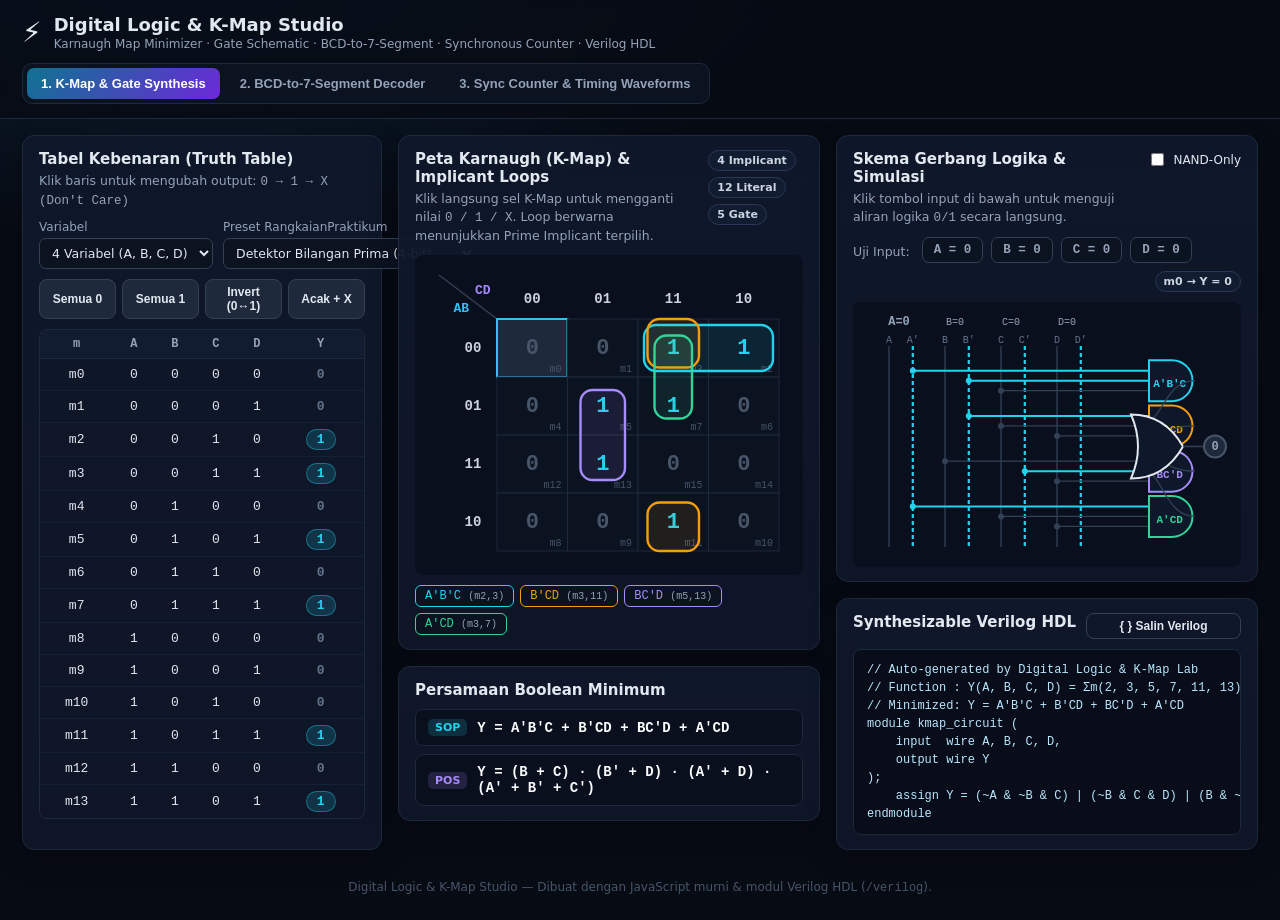
==== simulator/index.html @ a33b0627 "feat: interactive digital logic, K-Map solver, 7-segment & Verilog HDL studio" ====
<!DOCTYPE html>
<html lang="id">
<head>
  <meta charset="UTF-8" />
  <meta name="viewport" content="width=device-width, initial-scale=1.0" />
  <title>Digital Logic & K-Map Lab — Interactive Boolean, 7-Segment & Counter Studio</title>
  <meta name="description" content="Laboratorium interaktif Sistem Digital: Karnaugh Map (K-Map) Solver, Boolean Minimizer, Logic Gate Schematic, BCD-to-7-Segment Decoder, Synchronous Counter, dan Verilog HDL Generator." />
  <link rel="icon" href="data:image/svg+xml,<svg xmlns='http://www.w3.org/2000/svg' viewBox='0 0 100 100'><text y='.9em' font-size='90'>⚡</text></svg>" />
  <link rel="stylesheet" href="css/style.css" />
</head>
<body>
  <header class="topbar">
    <div class="brand">
      <span class="logo">⚡</span>
      <div>
        <h1>Digital Logic &amp; K-Map Studio</h1>
        <p class="subtitle">Karnaugh Map Minimizer · Gate Schematic · BCD-to-7-Segment · Synchronous Counter · Verilog HDL</p>
      </div>
    </div>
    <nav class="tabs" id="mainTabs" aria-label="Pilih modul praktikum">
      <button class="tab active" data-tab="kmap">1. K-Map &amp; Gate Synthesis</button>
      <button class="tab" data-tab="sevenseg">2. BCD-to-7-Segment Decoder</button>
      <button class="tab" data-tab="counter">3. Sync Counter &amp; Timing Waveforms</button>
    </nav>
  </header>

  <!-- ==================== TAB 1: K-MAP & GATE SYNTHESIS ==================== -->
  <main id="tab-kmap" class="tab-view active">
    <div class="kmap-grid">
      <!-- Kolom Kiri: Konfigurasi & Truth Table -->
      <section class="card">
        <div class="card-head">
          <div>
            <h2>Tabel Kebenaran (Truth Table)</h2>
            <p class="muted">Klik baris untuk mengubah output: <code>0 → 1 → X (Don't Care)</code></p>
          </div>
        </div>

        <div class="toolbar">
          <label>Variabel
            <select id="varCountSelect">
              <option value="2">2 Variabel (A, B)</option>
              <option value="3">3 Variabel (A, B, C)</option>
              <option value="4" selected>4 Variabel (A, B, C, D)</option>
            </select>
          </label>
          <label>Preset RangkaianPraktikum
            <select id="presetSelect">
              <option value="majority">Majority Voter (≥2 HIGH)</option>
              <option value="parity">Odd Parity Detector (XOR)</option>
              <option value="prime" selected>Detektor Bilangan Prima (4-bit)</option>
              <option value="seg_a">7-Segment: Segmen 'a' (BCD + X)</option>
              <option value="corners">4 Pojok Wrap-Around (B'D')</option>
            </select>
          </label>
        </div>

        <div class="btn-row">
          <button class="btn small" id="fillZeroBtn">Semua 0</button>
          <button class="btn small" id="fillOneBtn">Semua 1</button>
          <button class="btn small" id="invertBtn">Invert (0↔1)</button>
          <button class="btn small" id="randomBtn">Acak + X</button>
        </div>

        <div class="tt-wrap">
          <table class="tt-table" id="truthTable"></table>
        </div>
      </section>

      <!-- Kolom Tengah: K-Map Canvas & Persamaan Boolean -->
      <section class="stage-col">
        <div class="card">
          <div class="card-head">
            <div>
              <h2>Peta Karnaugh (K-Map) &amp; Implicant Loops</h2>
              <p class="muted">Klik langsung sel K-Map untuk mengganti nilai <code>0 / 1 / X</code>. Loop berwarna menunjukkan Prime Implicant terpilih.</p>
            </div>
            <div class="stat-badges" id="kmapStats"></div>
          </div>
          <div class="canvas-box kmap-box">
            <canvas id="kmapCanvas"></canvas>
          </div>
          <div class="group-chips" id="groupChips"></div>
        </div>

        <div class="card">
          <h2>Persamaan Boolean Minimum</h2>
          <div class="eq-box">
            <div class="eq-row">
              <span class="eq-tag sop">SOP</span>
              <code id="sopText" class="eq-code">Y = 0</code>
            </div>
            <div class="eq-row">
              <span class="eq-tag pos">POS</span>
              <code id="posText" class="eq-code">Y = 0</code>
            </div>
          </div>
        </div>
      </section>

      <!-- Kolom Kanan: Rangkaian Gerbang Logika & Generator Verilog -->
      <section class="stage-col">
        <div class="card">
          <div class="card-head">
            <div>
              <h2>Skema Gerbang Logika &amp; Simulasi</h2>
              <p class="muted">Klik tombol input di bawah untuk menguji aliran logika <code>0/1</code> secara langsung.</p>
            </div>
            <label class="check-inline">
              <input type="checkbox" id="nandOnlyChk" /> NAND-Only
            </label>
          </div>
          <div class="test-switches" id="testSwitches"></div>
          <div class="canvas-box schem-box">
            <canvas id="schemCanvas"></canvas>
          </div>
        </div>

        <div class="card">
          <div class="card-head">
            <h2>Synthesizable Verilog HDL</h2>
            <button class="btn ghost small" id="copyVerilogBtn">{ } Salin Verilog</button>
          </div>
          <pre class="code-block"><code id="verilogCode"></code></pre>
        </div>
      </section>
    </div>
  </main>

  <!-- ==================== TAB 2: BCD-TO-7-SEGMENT LAB ==================== -->
  <main id="tab-sevenseg" class="tab-view">
    <div class="seg-layout">
      <section class="card">
        <h2>Input 4-Bit BCD (D3 D2 D1 D0)</h2>
        <p class="muted">Klik bit switch atau pilih angka heksadesimal untuk melihat segmen mana yang aktif.</p>
        <div class="bcd-switches" id="bcdSwitches"></div>
        <div class="keypad" id="bcdKeypad"></div>

        <label class="full-label">Perlakuan Input 10–15 (1010₂ – 1111₂)
          <select id="invalidModeSelect">
            <option value="dontcare" selected>Don't Care 'X' (Standar Praktikum IC 7447 — paling hemat gerbang)</option>
            <option value="hex">Tampilkan Hexadecimal (A, b, C, d, E, F)</option>
            <option value="blank">Padamkan Semua (0)</option>
          </select>
        </label>

        <div class="canvas-box seg-display-box">
          <canvas id="sevenSegCanvas"></canvas>
        </div>
      </section>

      <section class="card">
        <div class="card-head">
          <div>
            <h2>7 Persamaan K-Map Segmen (a – g)</h2>
            <p class="muted">Klik salah satu baris segmen untuk menginspeksi K-Map-nya atau membukanya di Studio K-Map.</p>
          </div>
        </div>
        <div id="segEquationsList" class="seg-eq-list"></div>
      </section>

      <section class="card">
        <div class="card-head">
          <div>
            <h2 id="segKmapTitle">K-Map Segmen 'a'</h2>
            <p class="muted">Visualisasi pengelompokan minterm untuk segmen yang dipilih.</p>
          </div>
          <button class="btn primary small" id="openSegInStudioBtn">Buka di Tab 1 (K-Map Studio) →</button>
        </div>
        <div class="canvas-box kmap-box">
          <canvas id="segKmapCanvas"></canvas>
        </div>
        <pre class="code-block"><code id="segVerilogCode"></code></pre>
      </section>
    </div>
  </main>

  <!-- ==================== TAB 3: SYNC COUNTER & TIMING ==================== -->
  <main id="tab-counter" class="tab-view">
    <div class="counter-layout">
      <section class="card">
        <h2>4-Bit Synchronous Up/Down Counter</h2>
        <p class="muted">Simulasi rangkaian sekuensial berbasis D / JK Flip-Flop yang diumpankan ke BCD-to-7-Segment Decoder.</p>

        <div class="btn-row">
          <button class="btn primary" id="clkRunBtn">⏸ Pause Clock</button>
          <button class="btn" id="clkStepBtn">⎍ Step 1 Edge</button>
          <button class="btn" id="clkResetBtn">↺ Sync Reset</button>
        </div>

        <div class="toolbar">
          <label>Mode Modulo
            <select id="counterModSelect">
              <option value="10" selected>Modulo-10 (BCD Decade 0–9)</option>
              <option value="16">Modulo-16 (Binary 0–F)</option>
            </select>
          </label>
          <label>Frekuensi Clock
            <select id="clkHzSelect">
              <option value="1">1 Hz (Lambat)</option>
              <option value="2" selected>2 Hz (Sedang)</option>
              <option value="5">5 Hz (Cepat)</option>
            </select>
          </label>
        </div>

        <div class="toolbar">
          <label class="check-inline"><input type="checkbox" id="cntEnableChk" checked /> Enable (EN = 1)</label>
          <label class="check-inline"><input type="checkbox" id="cntDirChk" checked /> Direction UP (DIR = 1)</label>
        </div>

        <div class="ff-cards" id="ffCards"></div>
        <div class="canvas-box seg-small-box">
          <canvas id="cntSegCanvas"></canvas>
        </div>
      </section>

      <section class="card">
        <div class="card-head">
          <div>
            <h2>Logic Analyzer — Digital Timing Diagram</h2>
            <p class="muted">Perhatikan bahwa perubahan bit <code>Q0..Q3</code> selalu serempak tepat pada <strong>rising edge (↑)</strong> sinyal <code>CLK</code>.</p>
          </div>
        </div>
        <div class="canvas-box timing-box">
          <canvas id="timingCanvas"></canvas>
        </div>

        <h3 style="margin-top:16px">Modul Verilog: 4-Bit Synchronous Counter</h3>
        <pre class="code-block"><code>module sync_counter_4bit #(parameter MOD = 10) (
    input  wire       clk,
    input  wire       rst,      // Synchronous active-high reset
    input  wire       en,       // Count enable
    input  wire       dir_up,   // 1 = count up, 0 = count down
    output reg  [3:0] q
);
    always @(posedge clk) begin
        if (rst)
            q &lt;= 4'd0;
        else if (en) begin
            if (dir_up)
                q &lt;= (q == MOD - 1) ? 4'd0 : q + 4'd1;
            else
                q &lt;= (q == 4'd0) ? (MOD - 1) : q - 4'd1;
        end
    end
endmodule</code></pre>
      </section>
    </div>
  </main>

  <footer class="footer">
    Digital Logic &amp; K-Map Studio — Dibuat dengan JavaScript murni &amp; modul Verilog HDL (<code>/verilog</code>).
  </footer>

  <div id="toast" class="toast"></div>

  <script src="js/core/qm.js"></script>
  <script src="js/core/sevenSeg.js"></script>
  <script src="js/ui/renderers.js"></script>
  <script src="js/app.js"></script>
</body>
</html>
---- simulator/css/style.css ----
:root {
  --bg: #070b14;
  --card: #0f172a;
  --border: #1e293b;
  --text: #e2e8f0;
  --muted: #94a3b8;
  --cyan: #22d3ee;
  --amber: #f59e0b;
  --violet: #a78bfa;
  --emerald: #34d399;
  --radius: 12px;
}

* { box-sizing: border-box; }

html, body {
  margin: 0;
  background: radial-gradient(1100px 550px at 15% -10%, #0d253a 0%, transparent 60%), var(--bg);
  color: var(--text);
  font-family: ui-sans-serif, system-ui, -apple-system, 'Segoe UI', Roboto, sans-serif;
  font-size: 14px;
  min-height: 100vh;
}

h1, h2, h3 { margin: 0; font-weight: 650; }
h1 { font-size: 18px; }
h2 { font-size: 15px; }
h3 { font-size: 12px; text-transform: uppercase; letter-spacing: 0.08em; color: var(--muted); margin-bottom: 8px; }
.muted { color: var(--muted); font-size: 12.5px; margin: 4px 0 0; line-height: 1.45; }
code, pre { font-family: ui-monospace, 'Cascadia Code', Consolas, monospace; }

.topbar {
  display: flex; align-items: center; justify-content: space-between; flex-wrap: wrap; gap: 12px;
  padding: 14px 22px; border-bottom: 1px solid var(--border);
  background: rgba(7, 11, 20, 0.78); backdrop-filter: blur(8px);
  position: sticky; top: 0; z-index: 10;
}
.brand { display: flex; align-items: center; gap: 12px; }
.logo { font-size: 28px; }
.subtitle { margin: 2px 0 0; color: var(--muted); font-size: 12px; }

.tabs { display: flex; gap: 6px; background: #0b1220; padding: 4px; border-radius: 10px; border: 1px solid var(--border); }
.tab {
  border: 0; background: transparent; color: var(--muted); padding: 8px 14px; border-radius: 7px;
  cursor: pointer; font-weight: 600; font-size: 13px; transition: all 0.15s;
}
.tab:hover { color: var(--text); }
.tab.active { background: linear-gradient(135deg, #0e7490, #6d28d9); color: white; }

.tab-view { display: none; max-width: 1620px; margin: 0 auto; padding: 16px 22px; }
.tab-view.active { display: block; }

.kmap-grid { display: grid; grid-template-columns: 360px minmax(0, 1fr) minmax(0, 1fr); gap: 16px; }
.seg-layout { display: grid; grid-template-columns: 340px minmax(0, 1.1fr) minmax(0, 1fr); gap: 16px; }
.counter-layout { display: grid; grid-template-columns: 420px minmax(0, 1fr); gap: 16px; }
.stage-col { display: flex; flex-direction: column; gap: 16px; min-width: 0; }

.card {
  background: linear-gradient(180deg, rgba(15, 23, 42, 0.96), rgba(15, 23, 42, 0.88));
  border: 1px solid var(--border); border-radius: var(--radius); padding: 14px 16px;
  box-shadow: 0 10px 28px rgba(0, 0, 0, 0.25);
}
.card-head { display: flex; justify-content: space-between; align-items: flex-start; gap: 10px; margin-bottom: 10px; }

.toolbar { display: grid; grid-template-columns: 1fr 1fr; gap: 10px; margin: 10px 0; }
label { display: flex; flex-direction: column; gap: 4px; font-size: 12px; color: var(--muted); }
.full-label { margin: 12px 0; }
.check-inline { flex-direction: row; align-items: center; gap: 6px; color: var(--text); cursor: pointer; white-space: nowrap; }

select {
  background: #0b1220; color: var(--text); border: 1px solid #334155; border-radius: 7px;
  padding: 6px 8px; font-size: 12.5px; font-family: inherit;
}

.btn-row { display: flex; gap: 6px; flex-wrap: wrap; margin-bottom: 10px; }
.btn {
  border: 1px solid #334155; background: #1e293b; color: var(--text); border-radius: 8px;
  padding: 7px 12px; cursor: pointer; font-weight: 600; font-size: 12.5px; transition: all 0.15s;
}
.btn:hover { border-color: var(--cyan); }
.btn.primary { background: linear-gradient(135deg, #0e7490, #0891b2); border-color: #0891b2; }
.btn.ghost { background: transparent; }
.btn.small { padding: 5px 9px; font-size: 12px; flex: 1; }

/* Truth table */
.tt-wrap { max-height: 490px; overflow-y: auto; border: 1px solid var(--border); border-radius: 8px; }
.tt-table { width: 100%; border-collapse: collapse; font-family: ui-monospace, monospace; font-size: 13px; text-align: center; }
.tt-table th {
  position: sticky; top: 0; background: #111c31; color: var(--muted); padding: 7px 6px;
  border-bottom: 1px solid var(--border); font-size: 12px;
}
.tt-table td { padding: 6px; border-bottom: 1px solid #152036; }
.tt-table tr { cursor: pointer; transition: background 0.12s; }
.tt-table tr:hover { background: #172540; }
.tt-out { font-weight: 700; padding: 2px 10px; border-radius: 999px; display: inline-block; min-width: 28px; }
.tt-out.v1 { background: rgba(34, 211, 238, 0.16); color: var(--cyan); border: 1px solid rgba(34, 211, 238, 0.4); }
.tt-out.v0 { color: #64748b; }
.tt-out.vx { background: rgba(245, 158, 11, 0.16); color: var(--amber); border: 1px solid rgba(245, 158, 11, 0.4); }

/* Canvas containers */
.canvas-box { width: 100%; position: relative; }
.canvas-box canvas { width: 100%; height: 100%; display: block; border-radius: 8px; background: #090f1d; }
.kmap-box { height: 320px; cursor: pointer; }
.schem-box { height: 265px; }
.seg-display-box { height: 245px; margin-top: 8px; }
.seg-small-box { height: 200px; margin-top: 12px; }
.timing-box { height: 310px; }

.stat-badges { display: flex; gap: 6px; flex-wrap: wrap; }
.badge {
  font-size: 11px; font-weight: 600; padding: 3px 8px; border-radius: 999px;
  background: #111c31; border: 1px solid #293956; color: #cbd5e1; white-space: nowrap;
}

.group-chips { display: flex; gap: 6px; flex-wrap: wrap; margin-top: 10px; }
.g-chip {
  font-family: ui-monospace, monospace; font-size: 12px; padding: 3px 9px;
  border-radius: 6px; border: 1px solid; background: #0b1220;
}

/* Equations & Verilog */
.eq-box { display: flex; flex-direction: column; gap: 8px; margin-top: 10px; }
.eq-row { display: flex; align-items: center; gap: 10px; background: #090f1d; border: 1px solid var(--border); padding: 9px 12px; border-radius: 8px; }
.eq-tag { font-size: 11px; font-weight: 700; padding: 2px 7px; border-radius: 5px; }
.eq-tag.sop { background: rgba(34, 211, 238, 0.16); color: var(--cyan); }
.eq-tag.pos { background: rgba(167, 139, 250, 0.16); color: var(--violet); }
.eq-code { font-size: 14px; font-weight: 600; color: #f8fafc; word-break: break-word; }

.test-switches { display: flex; gap: 8px; align-items: center; flex-wrap: wrap; margin-bottom: 10px; }
.sw-btn {
  font-family: ui-monospace, monospace; font-weight: 700; font-size: 12.5px;
  padding: 5px 11px; border-radius: 7px; border: 1px solid #334155; background: #0b1220; color: var(--muted); cursor: pointer;
}
.sw-btn.high { background: rgba(34, 211, 238, 0.16); color: var(--cyan); border-color: var(--cyan); }

.code-block {
  margin: 8px 0 0; padding: 11px 13px; background: #080d19; border: 1px solid var(--border);
  border-radius: 8px; font-size: 12px; line-height: 1.5; color: #bae6fd; overflow-x: auto;
}

/* Tab 2: 7-segment */
.bcd-switches { display: grid; grid-template-columns: repeat(4, 1fr); gap: 8px; margin: 12px 0; }
.keypad { display: grid; grid-template-columns: repeat(8, 1fr); gap: 5px; margin-bottom: 8px; }
.key-btn {
  padding: 6px 0; font-family: ui-monospace, monospace; font-weight: 700; font-size: 13px;
  background: #111c31; border: 1px solid #283854; color: var(--text); border-radius: 6px; cursor: pointer;
}
.key-btn.active { background: var(--cyan); color: #06222e; border-color: var(--cyan); }

.seg-eq-list { display: flex; flex-direction: column; gap: 8px; margin-top: 8px; }
.seg-eq-item {
  display: flex; align-items: center; justify-content: space-between; gap: 10px;
  padding: 9px 12px; border-radius: 8px; background: #090f1d; border: 1px solid var(--border); cursor: pointer;
}
.seg-eq-item:hover, .seg-eq-item.active { border-color: var(--cyan); background: #101c33; }
.seg-pill {
  width: 28px; height: 28px; border-radius: 6px; display: inline-flex; align-items: center; justify-content: center;
  font-family: ui-monospace, monospace; font-weight: 700; background: #1e293b; color: var(--muted);
}
.seg-pill.on { background: rgba(239, 68, 68, 0.2); color: #f87171; border: 1px solid #ef4444; }

/* Tab 3: Counter */
.ff-cards { display: grid; grid-template-columns: repeat(4, 1fr); gap: 8px; margin-top: 12px; }
.ff-card { background: #090f1d; border: 1px solid var(--border); border-radius: 8px; padding: 8px; text-align: center; font-family: ui-monospace, monospace; }
.ff-card .ff-name { font-size: 11px; color: var(--muted); }
.ff-card .ff-val { font-size: 22px; font-weight: 700; margin-top: 2px; color: #64748b; }
.ff-card.high { border-color: rgba(34, 211, 238, 0.5); }
.ff-card.high .ff-val { color: var(--cyan); }

.footer { text-align: center; color: #475569; font-size: 12px; padding: 14px 22px 26px; }
.toast {
  position: fixed; bottom: 22px; left: 50%; transform: translateX(-50%) translateY(20px);
  background: #0e7490; color: white; padding: 9px 16px; border-radius: 8px; font-weight: 600;
  opacity: 0; pointer-events: none; transition: all 0.25s;
}
.toast.show { opacity: 1; transform: translateX(-50%) translateY(0); }

@media (max-width: 1180px) {
  .kmap-grid, .seg-layout, .counter-layout { grid-template-columns: 1fr; }
}
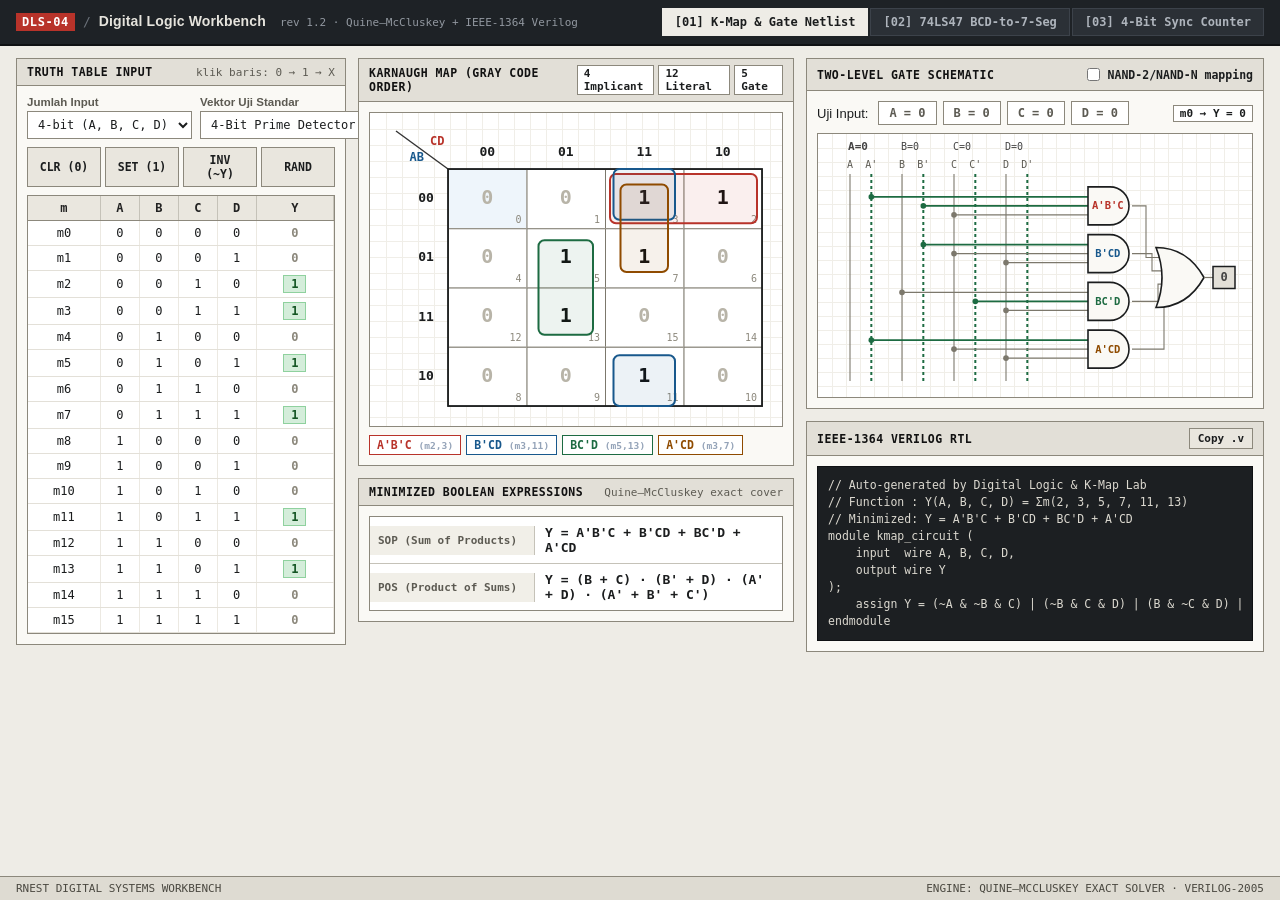
==== commit f79e5b7f: "style: redesign UI into technical CAD datasheet & schematic workbench" ====
--- a/simulator/index.html
+++ b/simulator/index.html
@@ -3,231 +3,238 @@
 <head>
   <meta charset="UTF-8" />
   <meta name="viewport" content="width=device-width, initial-scale=1.0" />
-  <title>Digital Logic & K-Map Lab — Interactive Boolean, 7-Segment & Counter Studio</title>
-  <meta name="description" content="Laboratorium interaktif Sistem Digital: Karnaugh Map (K-Map) Solver, Boolean Minimizer, Logic Gate Schematic, BCD-to-7-Segment Decoder, Synchronous Counter, dan Verilog HDL Generator." />
-  <link rel="icon" href="data:image/svg+xml,<svg xmlns='http://www.w3.org/2000/svg' viewBox='0 0 100 100'><text y='.9em' font-size='90'>⚡</text></svg>" />
+  <title>DLS-04 // Digital Logic &amp; K-Map Workbench</title>
+  <meta name="description" content="Karnaugh Map (K-Map) minimizer, gate-level schematic, BCD-to-7-Segment decoder, and 4-bit synchronous counter workbench." />
   <link rel="stylesheet" href="css/style.css" />
 </head>
 <body>
-  <header class="topbar">
-    <div class="brand">
-      <span class="logo">⚡</span>
-      <div>
-        <h1>Digital Logic &amp; K-Map Studio</h1>
-        <p class="subtitle">Karnaugh Map Minimizer · Gate Schematic · BCD-to-7-Segment · Synchronous Counter · Verilog HDL</p>
-      </div>
-    </div>
-    <nav class="tabs" id="mainTabs" aria-label="Pilih modul praktikum">
-      <button class="tab active" data-tab="kmap">1. K-Map &amp; Gate Synthesis</button>
-      <button class="tab" data-tab="sevenseg">2. BCD-to-7-Segment Decoder</button>
-      <button class="tab" data-tab="counter">3. Sync Counter &amp; Timing Waveforms</button>
+  <header class="menubar">
+    <div class="menubar-left">
+      <span class="app-code">DLS-04</span>
+      <span class="sep">/</span>
+      <h1 class="app-title">Digital Logic Workbench</h1>
+      <span class="app-ver">rev 1.2 · Quine–McCluskey + IEEE-1364 Verilog</span>
+    </div>
+    <nav class="tabs" id="mainTabs" aria-label="Pilih lembar kerja">
+      <button class="tab active" data-tab="kmap">[01] K-Map &amp; Gate Netlist</button>
+      <button class="tab" data-tab="sevenseg">[02] 74LS47 BCD-to-7-Seg</button>
+      <button class="tab" data-tab="counter">[03] 4-Bit Sync Counter</button>
     </nav>
   </header>
 
   <!-- ==================== TAB 1: K-MAP & GATE SYNTHESIS ==================== -->
   <main id="tab-kmap" class="tab-view active">
-    <div class="kmap-grid">
-      <!-- Kolom Kiri: Konfigurasi & Truth Table -->
-      <section class="card">
-        <div class="card-head">
-          <div>
-            <h2>Tabel Kebenaran (Truth Table)</h2>
-            <p class="muted">Klik baris untuk mengubah output: <code>0 → 1 → X (Don't Care)</code></p>
-          </div>
-        </div>
-
-        <div class="toolbar">
-          <label>Variabel
-            <select id="varCountSelect">
-              <option value="2">2 Variabel (A, B)</option>
-              <option value="3">3 Variabel (A, B, C)</option>
-              <option value="4" selected>4 Variabel (A, B, C, D)</option>
+    <div class="workbench-3col">
+      <!-- Kolom Kiri: Truth Table -->
+      <section class="panel">
+        <div class="panel-head">
+          <span class="panel-title">TRUTH TABLE INPUT</span>
+          <span class="panel-sub">klik baris: 0 → 1 → X</span>
+        </div>
+        <div class="panel-body">
+          <div class="field-grid">
+            <label>Jumlah Input
+              <select id="varCountSelect">
+                <option value="2">2-bit (A, B)</option>
+                <option value="3">3-bit (A, B, C)</option>
+                <option value="4" selected>4-bit (A, B, C, D)</option>
+              </select>
+            </label>
+            <label>Vektor Uji Standar
+              <select id="presetSelect">
+                <option value="majority">Majority Voter</option>
+                <option value="parity">Odd Parity (XOR)</option>
+                <option value="prime" selected>4-Bit Prime Detector</option>
+                <option value="seg_a">74LS47 Segmen-a</option>
+                <option value="corners">Corner Wrap (B'D')</option>
+              </select>
+            </label>
+          </div>
+
+          <div class="btn-strip">
+            <button class="btn" id="fillZeroBtn">CLR (0)</button>
+            <button class="btn" id="fillOneBtn">SET (1)</button>
+            <button class="btn" id="invertBtn">INV (~Y)</button>
+            <button class="btn" id="randomBtn">RAND</button>
+          </div>
+
+          <div class="tt-wrap">
+            <table class="tt-table" id="truthTable"></table>
+          </div>
+        </div>
+      </section>
+
+      <!-- Kolom Tengah: K-Map -->
+      <div class="col-stack">
+        <section class="panel">
+          <div class="panel-head">
+            <span class="panel-title">KARNAUGH MAP (GRAY CODE ORDER)</span>
+            <div class="stat-badges" id="kmapStats"></div>
+          </div>
+          <div class="panel-body">
+            <div class="canvas-frame kmap-box">
+              <canvas id="kmapCanvas"></canvas>
+            </div>
+            <div class="group-chips" id="groupChips"></div>
+          </div>
+        </section>
+
+        <section class="panel">
+          <div class="panel-head">
+            <span class="panel-title">MINIMIZED BOOLEAN EXPRESSIONS</span>
+            <span class="panel-sub">Quine–McCluskey exact cover</span>
+          </div>
+          <div class="panel-body">
+            <div class="eq-table">
+              <div class="eq-row">
+                <span class="eq-label">SOP (Sum of Products)</span>
+                <code id="sopText" class="eq-code">Y = 0</code>
+              </div>
+              <div class="eq-row">
+                <span class="eq-label">POS (Product of Sums)</span>
+                <code id="posText" class="eq-code">Y = 0</code>
+              </div>
+            </div>
+          </div>
+        </section>
+      </div>
+
+      <!-- Kolom Kanan: Gate Schematic & Verilog -->
+      <div class="col-stack">
+        <section class="panel">
+          <div class="panel-head">
+            <span class="panel-title">TWO-LEVEL GATE SCHEMATIC</span>
+            <label class="inline-chk">
+              <input type="checkbox" id="nandOnlyChk" /> NAND-2/NAND-N mapping
+            </label>
+          </div>
+          <div class="panel-body">
+            <div class="test-switches" id="testSwitches"></div>
+            <div class="canvas-frame schem-box">
+              <canvas id="schemCanvas"></canvas>
+            </div>
+          </div>
+        </section>
+
+        <section class="panel">
+          <div class="panel-head">
+            <span class="panel-title">IEEE-1364 VERILOG RTL</span>
+            <button class="btn small" id="copyVerilogBtn">Copy .v</button>
+          </div>
+          <div class="panel-body">
+            <pre class="code-block"><code id="verilogCode"></code></pre>
+          </div>
+        </section>
+      </div>
+    </div>
+  </main>
+
+  <!-- ==================== TAB 2: BCD-TO-7-SEGMENT LAB ==================== -->
+  <main id="tab-sevenseg" class="tab-view">
+    <div class="workbench-3col">
+      <section class="panel">
+        <div class="panel-head">
+          <span class="panel-title">BCD INPUT REGISTER (D3..D0)</span>
+          <span class="panel-sub">IC 74LS47 / 74LS48</span>
+        </div>
+        <div class="panel-body">
+          <div class="bcd-switches" id="bcdSwitches"></div>
+          <div class="keypad" id="bcdKeypad"></div>
+
+          <label class="block-label">Kondisi Input 1010₂ – 1111₂ (10–15)
+            <select id="invalidModeSelect">
+              <option value="dontcare" selected>Don't Care 'X' (74LS47 Minimal Gate)</option>
+              <option value="hex">Full Hexadecimal (0–9, A–F)</option>
+              <option value="blank">Active Blank (Output = 0)</option>
             </select>
           </label>
-          <label>Preset RangkaianPraktikum
-            <select id="presetSelect">
-              <option value="majority">Majority Voter (≥2 HIGH)</option>
-              <option value="parity">Odd Parity Detector (XOR)</option>
-              <option value="prime" selected>Detektor Bilangan Prima (4-bit)</option>
-              <option value="seg_a">7-Segment: Segmen 'a' (BCD + X)</option>
-              <option value="corners">4 Pojok Wrap-Around (B'D')</option>
-            </select>
-          </label>
-        </div>
-
-        <div class="btn-row">
-          <button class="btn small" id="fillZeroBtn">Semua 0</button>
-          <button class="btn small" id="fillOneBtn">Semua 1</button>
-          <button class="btn small" id="invertBtn">Invert (0↔1)</button>
-          <button class="btn small" id="randomBtn">Acak + X</button>
-        </div>
-
-        <div class="tt-wrap">
-          <table class="tt-table" id="truthTable"></table>
-        </div>
-      </section>
-
-      <!-- Kolom Tengah: K-Map Canvas & Persamaan Boolean -->
-      <section class="stage-col">
-        <div class="card">
-          <div class="card-head">
-            <div>
-              <h2>Peta Karnaugh (K-Map) &amp; Implicant Loops</h2>
-              <p class="muted">Klik langsung sel K-Map untuk mengganti nilai <code>0 / 1 / X</code>. Loop berwarna menunjukkan Prime Implicant terpilih.</p>
-            </div>
-            <div class="stat-badges" id="kmapStats"></div>
-          </div>
-          <div class="canvas-box kmap-box">
-            <canvas id="kmapCanvas"></canvas>
-          </div>
-          <div class="group-chips" id="groupChips"></div>
-        </div>
-
-        <div class="card">
-          <h2>Persamaan Boolean Minimum</h2>
-          <div class="eq-box">
-            <div class="eq-row">
-              <span class="eq-tag sop">SOP</span>
-              <code id="sopText" class="eq-code">Y = 0</code>
-            </div>
-            <div class="eq-row">
-              <span class="eq-tag pos">POS</span>
-              <code id="posText" class="eq-code">Y = 0</code>
-            </div>
-          </div>
-        </div>
-      </section>
-
-      <!-- Kolom Kanan: Rangkaian Gerbang Logika & Generator Verilog -->
-      <section class="stage-col">
-        <div class="card">
-          <div class="card-head">
-            <div>
-              <h2>Skema Gerbang Logika &amp; Simulasi</h2>
-              <p class="muted">Klik tombol input di bawah untuk menguji aliran logika <code>0/1</code> secara langsung.</p>
-            </div>
-            <label class="check-inline">
-              <input type="checkbox" id="nandOnlyChk" /> NAND-Only
-            </label>
-          </div>
-          <div class="test-switches" id="testSwitches"></div>
-          <div class="canvas-box schem-box">
-            <canvas id="schemCanvas"></canvas>
-          </div>
-        </div>
-
-        <div class="card">
-          <div class="card-head">
-            <h2>Synthesizable Verilog HDL</h2>
-            <button class="btn ghost small" id="copyVerilogBtn">{ } Salin Verilog</button>
-          </div>
-          <pre class="code-block"><code id="verilogCode"></code></pre>
-        </div>
-      </section>
-    </div>
-  </main>
-
-  <!-- ==================== TAB 2: BCD-TO-7-SEGMENT LAB ==================== -->
-  <main id="tab-sevenseg" class="tab-view">
-    <div class="seg-layout">
-      <section class="card">
-        <h2>Input 4-Bit BCD (D3 D2 D1 D0)</h2>
-        <p class="muted">Klik bit switch atau pilih angka heksadesimal untuk melihat segmen mana yang aktif.</p>
-        <div class="bcd-switches" id="bcdSwitches"></div>
-        <div class="keypad" id="bcdKeypad"></div>
-
-        <label class="full-label">Perlakuan Input 10–15 (1010₂ – 1111₂)
-          <select id="invalidModeSelect">
-            <option value="dontcare" selected>Don't Care 'X' (Standar Praktikum IC 7447 — paling hemat gerbang)</option>
-            <option value="hex">Tampilkan Hexadecimal (A, b, C, d, E, F)</option>
-            <option value="blank">Padamkan Semua (0)</option>
-          </select>
-        </label>
-
-        <div class="canvas-box seg-display-box">
-          <canvas id="sevenSegCanvas"></canvas>
-        </div>
-      </section>
-
-      <section class="card">
-        <div class="card-head">
-          <div>
-            <h2>7 Persamaan K-Map Segmen (a – g)</h2>
-            <p class="muted">Klik salah satu baris segmen untuk menginspeksi K-Map-nya atau membukanya di Studio K-Map.</p>
-          </div>
-        </div>
-        <div id="segEquationsList" class="seg-eq-list"></div>
-      </section>
-
-      <section class="card">
-        <div class="card-head">
-          <div>
-            <h2 id="segKmapTitle">K-Map Segmen 'a'</h2>
-            <p class="muted">Visualisasi pengelompokan minterm untuk segmen yang dipilih.</p>
-          </div>
-          <button class="btn primary small" id="openSegInStudioBtn">Buka di Tab 1 (K-Map Studio) →</button>
-        </div>
-        <div class="canvas-box kmap-box">
-          <canvas id="segKmapCanvas"></canvas>
-        </div>
-        <pre class="code-block"><code id="segVerilogCode"></code></pre>
+
+          <div class="canvas-frame seg-display-box">
+            <canvas id="sevenSegCanvas"></canvas>
+          </div>
+        </div>
+      </section>
+
+      <section class="panel">
+        <div class="panel-head">
+          <span class="panel-title">SEGMENT EQUATION TABLE (a..g)</span>
+          <span class="panel-sub">klik baris untuk inspeksi K-Map</span>
+        </div>
+        <div class="panel-body">
+          <div id="segEquationsList" class="seg-eq-list"></div>
+        </div>
+      </section>
+
+      <section class="panel">
+        <div class="panel-head">
+          <span class="panel-title" id="segKmapTitle">K-MAP INSPECTOR: SEG a</span>
+          <button class="btn small" id="openSegInStudioBtn">Load to [01] Workbench →</button>
+        </div>
+        <div class="panel-body">
+          <div class="canvas-frame kmap-box">
+            <canvas id="segKmapCanvas"></canvas>
+          </div>
+          <pre class="code-block" style="margin-top:10px"><code id="segVerilogCode"></code></pre>
+        </div>
       </section>
     </div>
   </main>
 
   <!-- ==================== TAB 3: SYNC COUNTER & TIMING ==================== -->
   <main id="tab-counter" class="tab-view">
-    <div class="counter-layout">
-      <section class="card">
-        <h2>4-Bit Synchronous Up/Down Counter</h2>
-        <p class="muted">Simulasi rangkaian sekuensial berbasis D / JK Flip-Flop yang diumpankan ke BCD-to-7-Segment Decoder.</p>
-
-        <div class="btn-row">
-          <button class="btn primary" id="clkRunBtn">⏸ Pause Clock</button>
-          <button class="btn" id="clkStepBtn">⎍ Step 1 Edge</button>
-          <button class="btn" id="clkResetBtn">↺ Sync Reset</button>
-        </div>
-
-        <div class="toolbar">
-          <label>Mode Modulo
-            <select id="counterModSelect">
-              <option value="10" selected>Modulo-10 (BCD Decade 0–9)</option>
-              <option value="16">Modulo-16 (Binary 0–F)</option>
-            </select>
-          </label>
-          <label>Frekuensi Clock
-            <select id="clkHzSelect">
-              <option value="1">1 Hz (Lambat)</option>
-              <option value="2" selected>2 Hz (Sedang)</option>
-              <option value="5">5 Hz (Cepat)</option>
-            </select>
-          </label>
-        </div>
-
-        <div class="toolbar">
-          <label class="check-inline"><input type="checkbox" id="cntEnableChk" checked /> Enable (EN = 1)</label>
-          <label class="check-inline"><input type="checkbox" id="cntDirChk" checked /> Direction UP (DIR = 1)</label>
-        </div>
-
-        <div class="ff-cards" id="ffCards"></div>
-        <div class="canvas-box seg-small-box">
-          <canvas id="cntSegCanvas"></canvas>
-        </div>
-      </section>
-
-      <section class="card">
-        <div class="card-head">
-          <div>
-            <h2>Logic Analyzer — Digital Timing Diagram</h2>
-            <p class="muted">Perhatikan bahwa perubahan bit <code>Q0..Q3</code> selalu serempak tepat pada <strong>rising edge (↑)</strong> sinyal <code>CLK</code>.</p>
-          </div>
-        </div>
-        <div class="canvas-box timing-box">
-          <canvas id="timingCanvas"></canvas>
-        </div>
-
-        <h3 style="margin-top:16px">Modul Verilog: 4-Bit Synchronous Counter</h3>
-        <pre class="code-block"><code>module sync_counter_4bit #(parameter MOD = 10) (
+    <div class="counter-grid">
+      <section class="panel">
+        <div class="panel-head">
+          <span class="panel-title">SYNCHRONOUS 4-BIT UP/DOWN COUNTER</span>
+          <span class="panel-sub">posedge CLK triggered</span>
+        </div>
+        <div class="panel-body">
+          <div class="btn-strip">
+            <button class="btn primary" id="clkRunBtn">PAUSE CLK</button>
+            <button class="btn" id="clkStepBtn">STEP ½ CLK</button>
+            <button class="btn" id="clkResetBtn">SYNC RST</button>
+          </div>
+
+          <div class="field-grid">
+            <label>Modulo Rangkaian
+              <select id="counterModSelect">
+                <option value="10" selected>MOD-10 (BCD 0..9)</option>
+                <option value="16">MOD-16 (Binary 0..F)</option>
+              </select>
+            </label>
+            <label>Laju Clock Osilator
+              <select id="clkHzSelect">
+                <option value="1">1.0 Hz</option>
+                <option value="2" selected>2.0 Hz</option>
+                <option value="5">5.0 Hz</option>
+              </select>
+            </label>
+          </div>
+
+          <div class="field-grid" style="margin-top:6px">
+            <label class="inline-chk"><input type="checkbox" id="cntEnableChk" checked /> EN (Count Enable)</label>
+            <label class="inline-chk"><input type="checkbox" id="cntDirChk" checked /> DIR (1=UP, 0=DOWN)</label>
+          </div>
+
+          <div class="ff-cards" id="ffCards"></div>
+          <div class="canvas-frame seg-small-box">
+            <canvas id="cntSegCanvas"></canvas>
+          </div>
+        </div>
+      </section>
+
+      <section class="panel">
+        <div class="panel-head">
+          <span class="panel-title">LOGIC ANALYZER TIMING TRACE</span>
+          <span class="panel-sub">Channels: CLK, EN, DIR, Q[3:0]</span>
+        </div>
+        <div class="panel-body">
+          <div class="canvas-frame timing-box">
+            <canvas id="timingCanvas"></canvas>
+          </div>
+
+          <div class="panel-sub" style="margin:12px 0 4px;font-weight:700">VERILOG RTL: sync_counter_4bit.v</div>
+          <pre class="code-block"><code>module sync_counter_4bit #(parameter MOD = 10) (
     input  wire       clk,
     input  wire       rst,      // Synchronous active-high reset
     input  wire       en,       // Count enable
@@ -245,12 +252,14 @@
         end
     end
 endmodule</code></pre>
+        </div>
       </section>
     </div>
   </main>
 
-  <footer class="footer">
-    Digital Logic &amp; K-Map Studio — Dibuat dengan JavaScript murni &amp; modul Verilog HDL (<code>/verilog</code>).
+  <footer class="statusbar">
+    <span>RNEST DIGITAL SYSTEMS WORKBENCH</span>
+    <span>ENGINE: QUINE–MCCLUSKEY EXACT SOLVER · VERILOG-2005</span>
   </footer>
 
   <div id="toast" class="toast"></div>
--- a/simulator/css/style.css
+++ b/simulator/css/style.css
@@ -1,180 +1,483 @@
+/* ==========================================================================
+   DLS-04 Digital Logic Workbench — Technical / CAD Schematic Datasheet Theme
+   (Clean light engineering paper + sharp 1px borders, no AI gradients/glows)
+   ========================================================================== */
 :root {
-  --bg: #070b14;
-  --card: #0f172a;
-  --border: #1e293b;
-  --text: #e2e8f0;
-  --muted: #94a3b8;
-  --cyan: #22d3ee;
-  --amber: #f59e0b;
-  --violet: #a78bfa;
-  --emerald: #34d399;
-  --radius: 12px;
+  --bg: #eeece6;
+  --panel: #faf9f5;
+  --canvas-bg: #ffffff;
+  --border: #c5c2b8;
+  --border-dark: #8c887c;
+  --ink: #1b1d1e;
+  --muted: #5c5a52;
+  --header-bg: #1e2226;
+  --header-fg: #e6e4dd;
+  --accent: #b8332a;       /* IC schematic crimson */
+  --blue: #18588c;         /* Blueprint signal blue */
+  --green: #1d6b42;        /* Logic HIGH green */
+  --amber: #b56510;        /* Don't care ochre */
+  --mono: 'JetBrains Mono', 'Cascadia Mono', 'Consolas', ui-monospace, monospace;
+  --sans: 'Inter', -apple-system, BlinkMacSystemFont, 'Segoe UI', Roboto, sans-serif;
 }
 
 * { box-sizing: border-box; }
 
 html, body {
   margin: 0;
-  background: radial-gradient(1100px 550px at 15% -10%, #0d253a 0%, transparent 60%), var(--bg);
-  color: var(--text);
-  font-family: ui-sans-serif, system-ui, -apple-system, 'Segoe UI', Roboto, sans-serif;
+  background: var(--bg);
+  color: var(--ink);
+  font-family: var(--sans);
+  font-size: 13px;
+  min-height: 100vh;
+  display: flex;
+  flex-direction: column;
+}
+
+code, pre, kbd { font-family: var(--mono); }
+
+/* ---------- Top Menu Bar (Desktop CAD Style) ---------- */
+.menubar {
+  display: flex;
+  align-items: center;
+  justify-content: space-between;
+  flex-wrap: wrap;
+  gap: 10px;
+  padding: 8px 16px;
+  background: var(--header-bg);
+  color: var(--header-fg);
+  border-bottom: 2px solid #0f1113;
+}
+.menubar-left {
+  display: flex;
+  align-items: baseline;
+  gap: 8px;
+}
+.app-code {
+  font-family: var(--mono);
+  font-weight: 700;
+  font-size: 12px;
+  background: var(--accent);
+  color: #fff;
+  padding: 2px 6px;
+  letter-spacing: 0.05em;
+}
+.sep { color: #6c727a; font-family: var(--mono); }
+.app-title {
+  margin: 0;
   font-size: 14px;
-  min-height: 100vh;
-}
-
-h1, h2, h3 { margin: 0; font-weight: 650; }
-h1 { font-size: 18px; }
-h2 { font-size: 15px; }
-h3 { font-size: 12px; text-transform: uppercase; letter-spacing: 0.08em; color: var(--muted); margin-bottom: 8px; }
-.muted { color: var(--muted); font-size: 12.5px; margin: 4px 0 0; line-height: 1.45; }
-code, pre { font-family: ui-monospace, 'Cascadia Code', Consolas, monospace; }
-
-.topbar {
-  display: flex; align-items: center; justify-content: space-between; flex-wrap: wrap; gap: 12px;
-  padding: 14px 22px; border-bottom: 1px solid var(--border);
-  background: rgba(7, 11, 20, 0.78); backdrop-filter: blur(8px);
-  position: sticky; top: 0; z-index: 10;
-}
-.brand { display: flex; align-items: center; gap: 12px; }
-.logo { font-size: 28px; }
-.subtitle { margin: 2px 0 0; color: var(--muted); font-size: 12px; }
-
-.tabs { display: flex; gap: 6px; background: #0b1220; padding: 4px; border-radius: 10px; border: 1px solid var(--border); }
+  font-weight: 600;
+  letter-spacing: 0.01em;
+}
+.app-ver {
+  font-family: var(--mono);
+  font-size: 11px;
+  color: #9298a0;
+  margin-left: 6px;
+}
+
+.tabs {
+  display: flex;
+  gap: 2px;
+}
 .tab {
-  border: 0; background: transparent; color: var(--muted); padding: 8px 14px; border-radius: 7px;
-  cursor: pointer; font-weight: 600; font-size: 13px; transition: all 0.15s;
-}
-.tab:hover { color: var(--text); }
-.tab.active { background: linear-gradient(135deg, #0e7490, #6d28d9); color: white; }
-
-.tab-view { display: none; max-width: 1620px; margin: 0 auto; padding: 16px 22px; }
+  font-family: var(--mono);
+  font-size: 12px;
+  font-weight: 600;
+  padding: 6px 12px;
+  background: #2b3036;
+  color: #aeb4bc;
+  border: 1px solid #3c424a;
+  cursor: pointer;
+}
+.tab:hover { color: #ffffff; background: #343a42; }
+.tab.active {
+  background: var(--bg);
+  color: var(--ink);
+  border-color: var(--bg);
+}
+
+/* ---------- Workbench Layout ---------- */
+.tab-view {
+  display: none;
+  flex: 1;
+  padding: 12px 16px;
+  max-width: 1640px;
+  width: 100%;
+  margin: 0 auto;
+}
 .tab-view.active { display: block; }
 
-.kmap-grid { display: grid; grid-template-columns: 360px minmax(0, 1fr) minmax(0, 1fr); gap: 16px; }
-.seg-layout { display: grid; grid-template-columns: 340px minmax(0, 1.1fr) minmax(0, 1fr); gap: 16px; }
-.counter-layout { display: grid; grid-template-columns: 420px minmax(0, 1fr); gap: 16px; }
-.stage-col { display: flex; flex-direction: column; gap: 16px; min-width: 0; }
-
-.card {
-  background: linear-gradient(180deg, rgba(15, 23, 42, 0.96), rgba(15, 23, 42, 0.88));
-  border: 1px solid var(--border); border-radius: var(--radius); padding: 14px 16px;
-  box-shadow: 0 10px 28px rgba(0, 0, 0, 0.25);
-}
-.card-head { display: flex; justify-content: space-between; align-items: flex-start; gap: 10px; margin-bottom: 10px; }
-
-.toolbar { display: grid; grid-template-columns: 1fr 1fr; gap: 10px; margin: 10px 0; }
-label { display: flex; flex-direction: column; gap: 4px; font-size: 12px; color: var(--muted); }
-.full-label { margin: 12px 0; }
-.check-inline { flex-direction: row; align-items: center; gap: 6px; color: var(--text); cursor: pointer; white-space: nowrap; }
+.workbench-3col {
+  display: grid;
+  grid-template-columns: 330px minmax(0, 1fr) minmax(0, 1.05fr);
+  gap: 12px;
+  align-items: start;
+}
+.counter-grid {
+  display: grid;
+  grid-template-columns: 390px minmax(0, 1fr);
+  gap: 12px;
+  align-items: start;
+}
+.col-stack {
+  display: flex;
+  flex-direction: column;
+  gap: 12px;
+  min-width: 0;
+}
+
+/* ---------- Technical Panels ---------- */
+.panel {
+  background: var(--panel);
+  border: 1px solid var(--border-dark);
+}
+.panel-head {
+  display: flex;
+  align-items: center;
+  justify-content: space-between;
+  gap: 8px;
+  padding: 6px 10px;
+  background: #e2dfd7;
+  border-bottom: 1px solid var(--border-dark);
+}
+.panel-title {
+  font-family: var(--mono);
+  font-size: 11.5px;
+  font-weight: 700;
+  letter-spacing: 0.04em;
+  color: #111;
+}
+.panel-sub {
+  font-family: var(--mono);
+  font-size: 11px;
+  color: var(--muted);
+}
+.panel-body {
+  padding: 10px;
+}
+
+/* ---------- Form Controls ---------- */
+.field-grid {
+  display: grid;
+  grid-template-columns: 1fr 1fr;
+  gap: 8px;
+  margin-bottom: 8px;
+}
+label {
+  display: flex;
+  flex-direction: column;
+  gap: 3px;
+  font-size: 11.5px;
+  font-weight: 600;
+  color: var(--muted);
+}
+.block-label { margin: 10px 0; }
+.inline-chk {
+  flex-direction: row;
+  align-items: center;
+  gap: 5px;
+  font-family: var(--mono);
+  font-size: 11.5px;
+  color: var(--ink);
+  cursor: pointer;
+}
 
 select {
-  background: #0b1220; color: var(--text); border: 1px solid #334155; border-radius: 7px;
-  padding: 6px 8px; font-size: 12.5px; font-family: inherit;
-}
-
-.btn-row { display: flex; gap: 6px; flex-wrap: wrap; margin-bottom: 10px; }
+  font-family: var(--mono);
+  font-size: 12px;
+  padding: 5px 6px;
+  background: #fff;
+  color: var(--ink);
+  border: 1px solid var(--border-dark);
+  border-radius: 0;
+}
+
+.btn-strip {
+  display: flex;
+  gap: 4px;
+  margin-bottom: 8px;
+}
 .btn {
-  border: 1px solid #334155; background: #1e293b; color: var(--text); border-radius: 8px;
-  padding: 7px 12px; cursor: pointer; font-weight: 600; font-size: 12.5px; transition: all 0.15s;
-}
-.btn:hover { border-color: var(--cyan); }
-.btn.primary { background: linear-gradient(135deg, #0e7490, #0891b2); border-color: #0891b2; }
-.btn.ghost { background: transparent; }
-.btn.small { padding: 5px 9px; font-size: 12px; flex: 1; }
-
-/* Truth table */
-.tt-wrap { max-height: 490px; overflow-y: auto; border: 1px solid var(--border); border-radius: 8px; }
-.tt-table { width: 100%; border-collapse: collapse; font-family: ui-monospace, monospace; font-size: 13px; text-align: center; }
+  font-family: var(--mono);
+  font-size: 11.5px;
+  font-weight: 600;
+  padding: 5px 10px;
+  background: #e9e6de;
+  color: var(--ink);
+  border: 1px solid var(--border-dark);
+  cursor: pointer;
+  flex: 1;
+}
+.btn:hover { background: #dcd8ce; }
+.btn:active { background: #cfcac0; }
+.btn.primary {
+  background: var(--blue);
+  color: #fff;
+  border-color: #0e3c61;
+}
+.btn.small { flex: 0 0 auto; padding: 3px 8px; font-size: 11px; }
+
+/* ---------- Truth Table ---------- */
+.tt-wrap {
+  max-height: 495px;
+  overflow-y: auto;
+  border: 1px solid var(--border-dark);
+  background: #fff;
+}
+.tt-table {
+  width: 100%;
+  border-collapse: collapse;
+  font-family: var(--mono);
+  font-size: 12px;
+  text-align: center;
+}
 .tt-table th {
-  position: sticky; top: 0; background: #111c31; color: var(--muted); padding: 7px 6px;
-  border-bottom: 1px solid var(--border); font-size: 12px;
-}
-.tt-table td { padding: 6px; border-bottom: 1px solid #152036; }
-.tt-table tr { cursor: pointer; transition: background 0.12s; }
-.tt-table tr:hover { background: #172540; }
-.tt-out { font-weight: 700; padding: 2px 10px; border-radius: 999px; display: inline-block; min-width: 28px; }
-.tt-out.v1 { background: rgba(34, 211, 238, 0.16); color: var(--cyan); border: 1px solid rgba(34, 211, 238, 0.4); }
-.tt-out.v0 { color: #64748b; }
-.tt-out.vx { background: rgba(245, 158, 11, 0.16); color: var(--amber); border: 1px solid rgba(245, 158, 11, 0.4); }
-
-/* Canvas containers */
-.canvas-box { width: 100%; position: relative; }
-.canvas-box canvas { width: 100%; height: 100%; display: block; border-radius: 8px; background: #090f1d; }
-.kmap-box { height: 320px; cursor: pointer; }
+  position: sticky;
+  top: 0;
+  background: #eae7df;
+  color: #222;
+  padding: 5px 4px;
+  border-bottom: 1px solid var(--border-dark);
+  border-right: 1px solid var(--border);
+}
+.tt-table td {
+  padding: 4px;
+  border-bottom: 1px solid #e3e0d8;
+  border-right: 1px solid #ece9e2;
+}
+.tt-table tr { cursor: pointer; }
+.tt-table tr:hover { background: #f2efe7; }
+.tt-out {
+  font-weight: 700;
+  padding: 1px 7px;
+  display: inline-block;
+}
+.tt-out.v1 { background: #d4edda; color: #145523; border: 1px solid #8fd19e; }
+.tt-out.v0 { color: #8c887c; }
+.tt-out.vx { background: #fff3cd; color: #855700; border: 1px solid #e6c670; }
+
+/* ---------- Canvas Frames ---------- */
+.canvas-frame {
+  width: 100%;
+  border: 1px solid var(--border-dark);
+  background: var(--canvas-bg);
+}
+.canvas-frame canvas {
+  width: 100%;
+  height: 100%;
+  display: block;
+}
+.kmap-box { height: 315px; cursor: pointer; }
 .schem-box { height: 265px; }
-.seg-display-box { height: 245px; margin-top: 8px; }
-.seg-small-box { height: 200px; margin-top: 12px; }
-.timing-box { height: 310px; }
-
-.stat-badges { display: flex; gap: 6px; flex-wrap: wrap; }
+.seg-display-box { height: 240px; }
+.seg-small-box { height: 195px; margin-top: 10px; }
+.timing-box { height: 300px; }
+
+.stat-badges { display: flex; gap: 4px; }
 .badge {
-  font-size: 11px; font-weight: 600; padding: 3px 8px; border-radius: 999px;
-  background: #111c31; border: 1px solid #293956; color: #cbd5e1; white-space: nowrap;
-}
-
-.group-chips { display: flex; gap: 6px; flex-wrap: wrap; margin-top: 10px; }
+  font-family: var(--mono);
+  font-size: 11px;
+  font-weight: 600;
+  padding: 1px 6px;
+  background: #fff;
+  border: 1px solid var(--border-dark);
+  color: var(--ink);
+}
+
+.group-chips {
+  display: flex;
+  gap: 5px;
+  flex-wrap: wrap;
+  margin-top: 8px;
+}
 .g-chip {
-  font-family: ui-monospace, monospace; font-size: 12px; padding: 3px 9px;
-  border-radius: 6px; border: 1px solid; background: #0b1220;
-}
-
-/* Equations & Verilog */
-.eq-box { display: flex; flex-direction: column; gap: 8px; margin-top: 10px; }
-.eq-row { display: flex; align-items: center; gap: 10px; background: #090f1d; border: 1px solid var(--border); padding: 9px 12px; border-radius: 8px; }
-.eq-tag { font-size: 11px; font-weight: 700; padding: 2px 7px; border-radius: 5px; }
-.eq-tag.sop { background: rgba(34, 211, 238, 0.16); color: var(--cyan); }
-.eq-tag.pos { background: rgba(167, 139, 250, 0.16); color: var(--violet); }
-.eq-code { font-size: 14px; font-weight: 600; color: #f8fafc; word-break: break-word; }
-
-.test-switches { display: flex; gap: 8px; align-items: center; flex-wrap: wrap; margin-bottom: 10px; }
+  font-family: var(--mono);
+  font-size: 11.5px;
+  font-weight: 600;
+  padding: 2px 7px;
+  border: 1px solid;
+  background: #fff;
+}
+
+/* ---------- Equations & Code ---------- */
+.eq-table {
+  display: flex;
+  flex-direction: column;
+  border: 1px solid var(--border-dark);
+  background: #fff;
+}
+.eq-row {
+  display: grid;
+  grid-template-columns: 165px 1fr;
+  align-items: center;
+  border-bottom: 1px solid var(--border);
+}
+.eq-row:last-child { border-bottom: 0; }
+.eq-label {
+  font-family: var(--mono);
+  font-size: 11px;
+  font-weight: 700;
+  padding: 8px;
+  background: #f1efe8;
+  border-right: 1px solid var(--border);
+  color: var(--muted);
+}
+.eq-code {
+  font-size: 13px;
+  font-weight: 700;
+  padding: 8px 10px;
+  color: var(--ink);
+}
+
+.test-switches {
+  display: flex;
+  gap: 6px;
+  align-items: center;
+  flex-wrap: wrap;
+  margin-bottom: 8px;
+}
 .sw-btn {
-  font-family: ui-monospace, monospace; font-weight: 700; font-size: 12.5px;
-  padding: 5px 11px; border-radius: 7px; border: 1px solid #334155; background: #0b1220; color: var(--muted); cursor: pointer;
-}
-.sw-btn.high { background: rgba(34, 211, 238, 0.16); color: var(--cyan); border-color: var(--cyan); }
+  font-family: var(--mono);
+  font-weight: 700;
+  font-size: 12px;
+  padding: 4px 10px;
+  border: 1px solid var(--border-dark);
+  background: #fff;
+  color: var(--muted);
+  cursor: pointer;
+}
+.sw-btn.high {
+  background: var(--green);
+  color: #fff;
+  border-color: #0f4728;
+}
 
 .code-block {
-  margin: 8px 0 0; padding: 11px 13px; background: #080d19; border: 1px solid var(--border);
-  border-radius: 8px; font-size: 12px; line-height: 1.5; color: #bae6fd; overflow-x: auto;
-}
-
-/* Tab 2: 7-segment */
-.bcd-switches { display: grid; grid-template-columns: repeat(4, 1fr); gap: 8px; margin: 12px 0; }
-.keypad { display: grid; grid-template-columns: repeat(8, 1fr); gap: 5px; margin-bottom: 8px; }
+  margin: 0;
+  padding: 10px;
+  background: #1c1f22;
+  color: #dcd9d0;
+  border: 1px solid #0f1113;
+  font-size: 11.5px;
+  line-height: 1.48;
+  overflow-x: auto;
+}
+
+/* ---------- Tab 2: 7-Segment ---------- */
+.bcd-switches {
+  display: grid;
+  grid-template-columns: repeat(4, 1fr);
+  gap: 6px;
+  margin-bottom: 8px;
+}
+.keypad {
+  display: grid;
+  grid-template-columns: repeat(8, 1fr);
+  gap: 4px;
+}
 .key-btn {
-  padding: 6px 0; font-family: ui-monospace, monospace; font-weight: 700; font-size: 13px;
-  background: #111c31; border: 1px solid #283854; color: var(--text); border-radius: 6px; cursor: pointer;
-}
-.key-btn.active { background: var(--cyan); color: #06222e; border-color: var(--cyan); }
-
-.seg-eq-list { display: flex; flex-direction: column; gap: 8px; margin-top: 8px; }
+  padding: 5px 0;
+  font-family: var(--mono);
+  font-weight: 700;
+  font-size: 12px;
+  background: #fff;
+  border: 1px solid var(--border-dark);
+  color: var(--ink);
+  cursor: pointer;
+}
+.key-btn.active {
+  background: var(--accent);
+  color: #fff;
+  border-color: #7d1e17;
+}
+
+.seg-eq-list {
+  display: flex;
+  flex-direction: column;
+  border: 1px solid var(--border-dark);
+  background: #fff;
+}
 .seg-eq-item {
-  display: flex; align-items: center; justify-content: space-between; gap: 10px;
-  padding: 9px 12px; border-radius: 8px; background: #090f1d; border: 1px solid var(--border); cursor: pointer;
-}
-.seg-eq-item:hover, .seg-eq-item.active { border-color: var(--cyan); background: #101c33; }
+  display: flex;
+  align-items: center;
+  justify-content: space-between;
+  gap: 8px;
+  padding: 7px 10px;
+  border-bottom: 1px solid var(--border);
+  cursor: pointer;
+}
+.seg-eq-item:last-child { border-bottom: 0; }
+.seg-eq-item:hover { background: #f4f1e9; }
+.seg-eq-item.active {
+  background: #e8eff5;
+  box-shadow: inset 3px 0 0 var(--blue);
+}
 .seg-pill {
-  width: 28px; height: 28px; border-radius: 6px; display: inline-flex; align-items: center; justify-content: center;
-  font-family: ui-monospace, monospace; font-weight: 700; background: #1e293b; color: var(--muted);
-}
-.seg-pill.on { background: rgba(239, 68, 68, 0.2); color: #f87171; border: 1px solid #ef4444; }
-
-/* Tab 3: Counter */
-.ff-cards { display: grid; grid-template-columns: repeat(4, 1fr); gap: 8px; margin-top: 12px; }
-.ff-card { background: #090f1d; border: 1px solid var(--border); border-radius: 8px; padding: 8px; text-align: center; font-family: ui-monospace, monospace; }
-.ff-card .ff-name { font-size: 11px; color: var(--muted); }
-.ff-card .ff-val { font-size: 22px; font-weight: 700; margin-top: 2px; color: #64748b; }
-.ff-card.high { border-color: rgba(34, 211, 238, 0.5); }
-.ff-card.high .ff-val { color: var(--cyan); }
-
-.footer { text-align: center; color: #475569; font-size: 12px; padding: 14px 22px 26px; }
+  width: 24px;
+  height: 24px;
+  display: inline-flex;
+  align-items: center;
+  justify-content: center;
+  font-family: var(--mono);
+  font-weight: 700;
+  font-size: 12px;
+  border: 1px solid var(--border-dark);
+  background: #eee;
+  color: var(--muted);
+}
+.seg-pill.on {
+  background: var(--accent);
+  color: #fff;
+  border-color: #7d1e17;
+}
+
+/* ---------- Tab 3: Counter ---------- */
+.ff-cards {
+  display: grid;
+  grid-template-columns: repeat(4, 1fr);
+  gap: 6px;
+  margin-top: 10px;
+}
+.ff-card {
+  background: #fff;
+  border: 1px solid var(--border-dark);
+  padding: 6px;
+  text-align: center;
+  font-family: var(--mono);
+}
+.ff-card .ff-name { font-size: 10.5px; color: var(--muted); }
+.ff-card .ff-val { font-size: 20px; font-weight: 700; margin-top: 2px; color: #777; }
+.ff-card.high { background: #e6f4ea; border-color: var(--green); }
+.ff-card.high .ff-val { color: var(--green); }
+
+/* ---------- Status Bar ---------- */
+.statusbar {
+  display: flex;
+  justify-content: space-between;
+  padding: 5px 16px;
+  background: #dedbd2;
+  border-top: 1px solid var(--border-dark);
+  font-family: var(--mono);
+  font-size: 11px;
+  color: #4a4840;
+}
+
 .toast {
-  position: fixed; bottom: 22px; left: 50%; transform: translateX(-50%) translateY(20px);
-  background: #0e7490; color: white; padding: 9px 16px; border-radius: 8px; font-weight: 600;
-  opacity: 0; pointer-events: none; transition: all 0.25s;
-}
-.toast.show { opacity: 1; transform: translateX(-50%) translateY(0); }
+  position: fixed;
+  bottom: 28px;
+  right: 20px;
+  background: var(--header-bg);
+  color: #fff;
+  border: 1px solid #000;
+  padding: 8px 14px;
+  font-family: var(--mono);
+  font-size: 12px;
+  opacity: 0;
+  pointer-events: none;
+  transition: opacity 0.15s;
+}
+.toast.show { opacity: 1; }
 
 @media (max-width: 1180px) {
-  .kmap-grid, .seg-layout, .counter-layout { grid-template-columns: 1fr; }
-}
+  .workbench-3col, .counter-grid { grid-template-columns: 1fr; }
+}
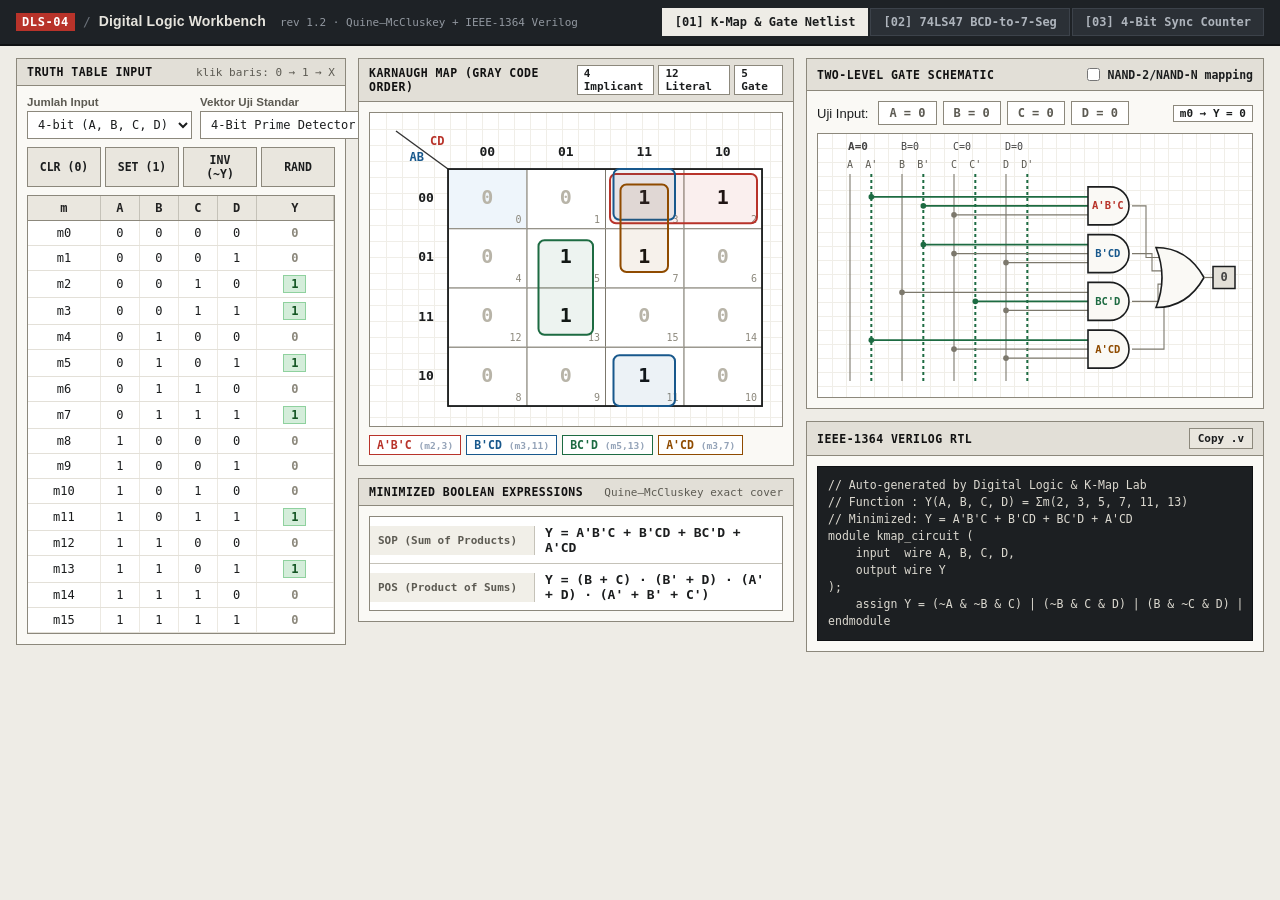
==== commit 1266c262: "style: remove footer statusbar" ====
--- a/simulator/index.html
+++ b/simulator/index.html
@@ -257,11 +257,6 @@
     </div>
   </main>
 
-  <footer class="statusbar">
-    <span>RNEST DIGITAL SYSTEMS WORKBENCH</span>
-    <span>ENGINE: QUINE–MCCLUSKEY EXACT SOLVER · VERILOG-2005</span>
-  </footer>
-
   <div id="toast" class="toast"></div>
 
   <script src="js/core/qm.js"></script>
